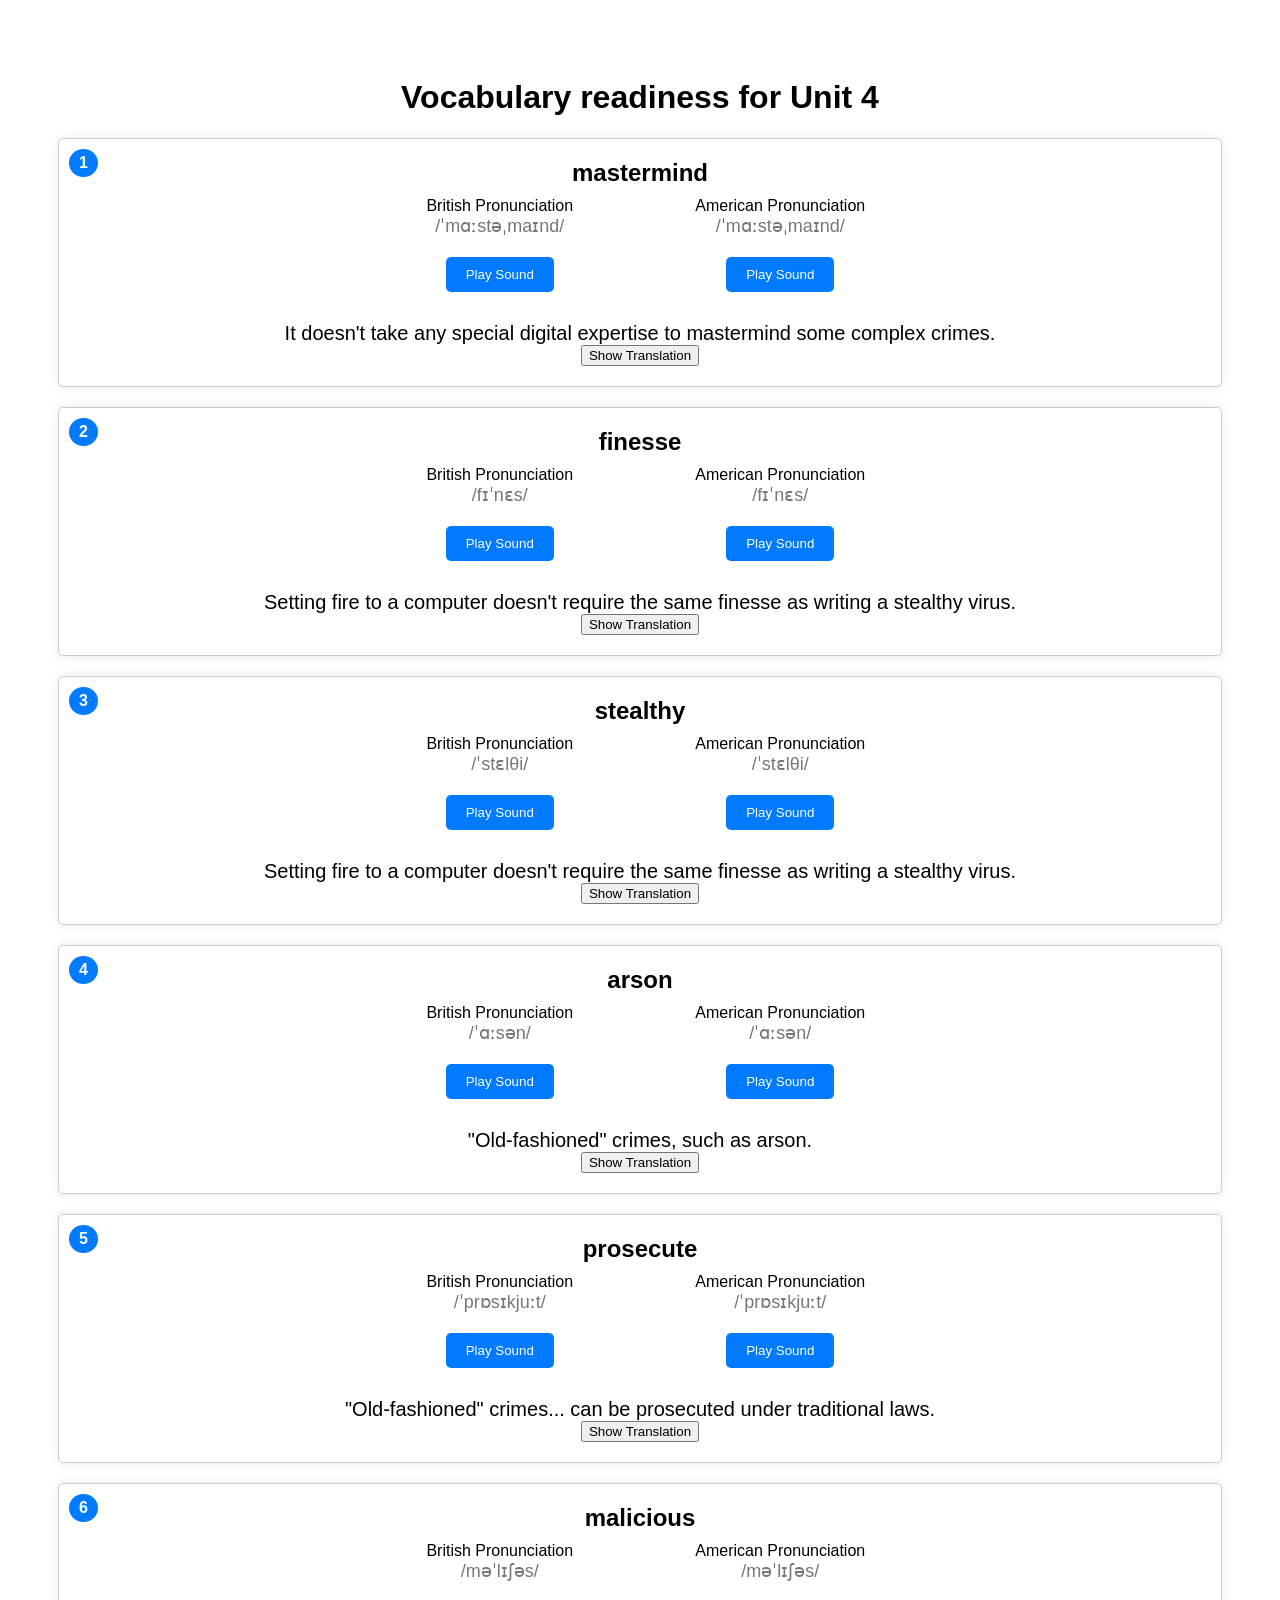
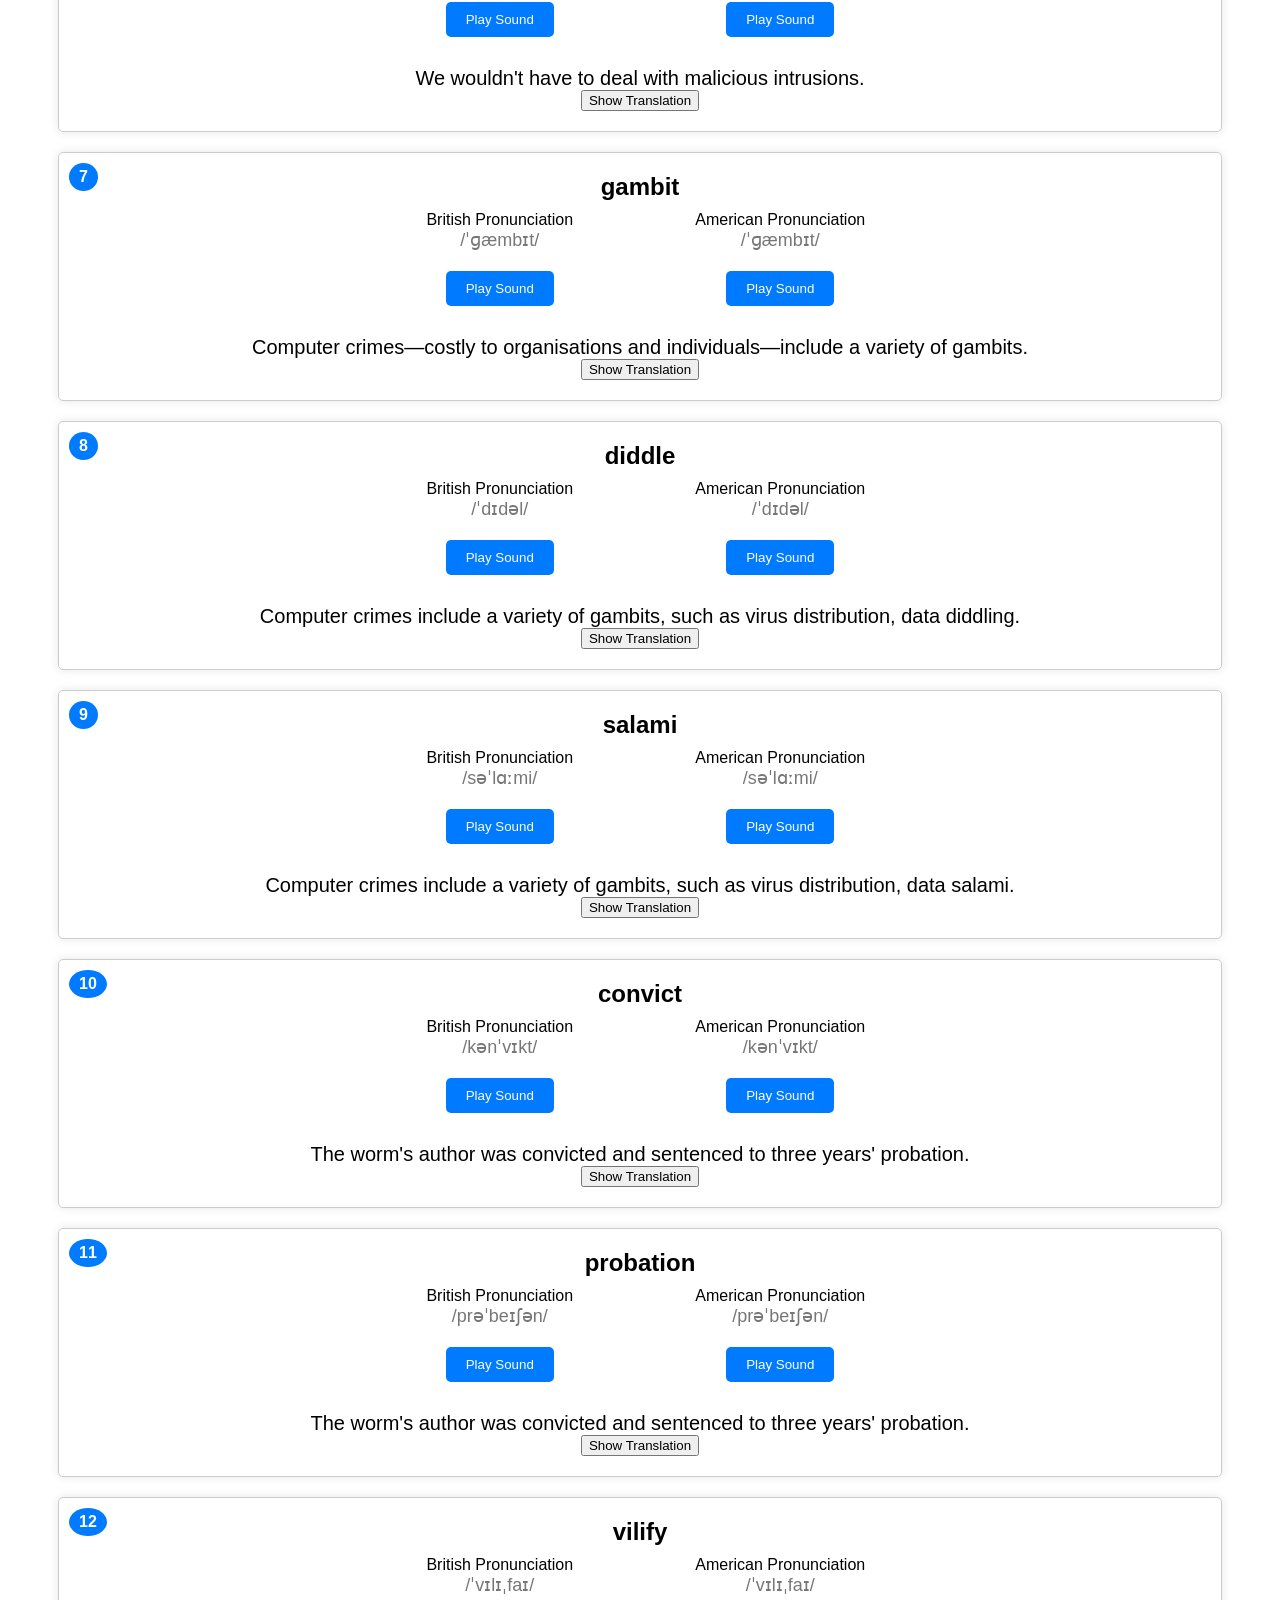
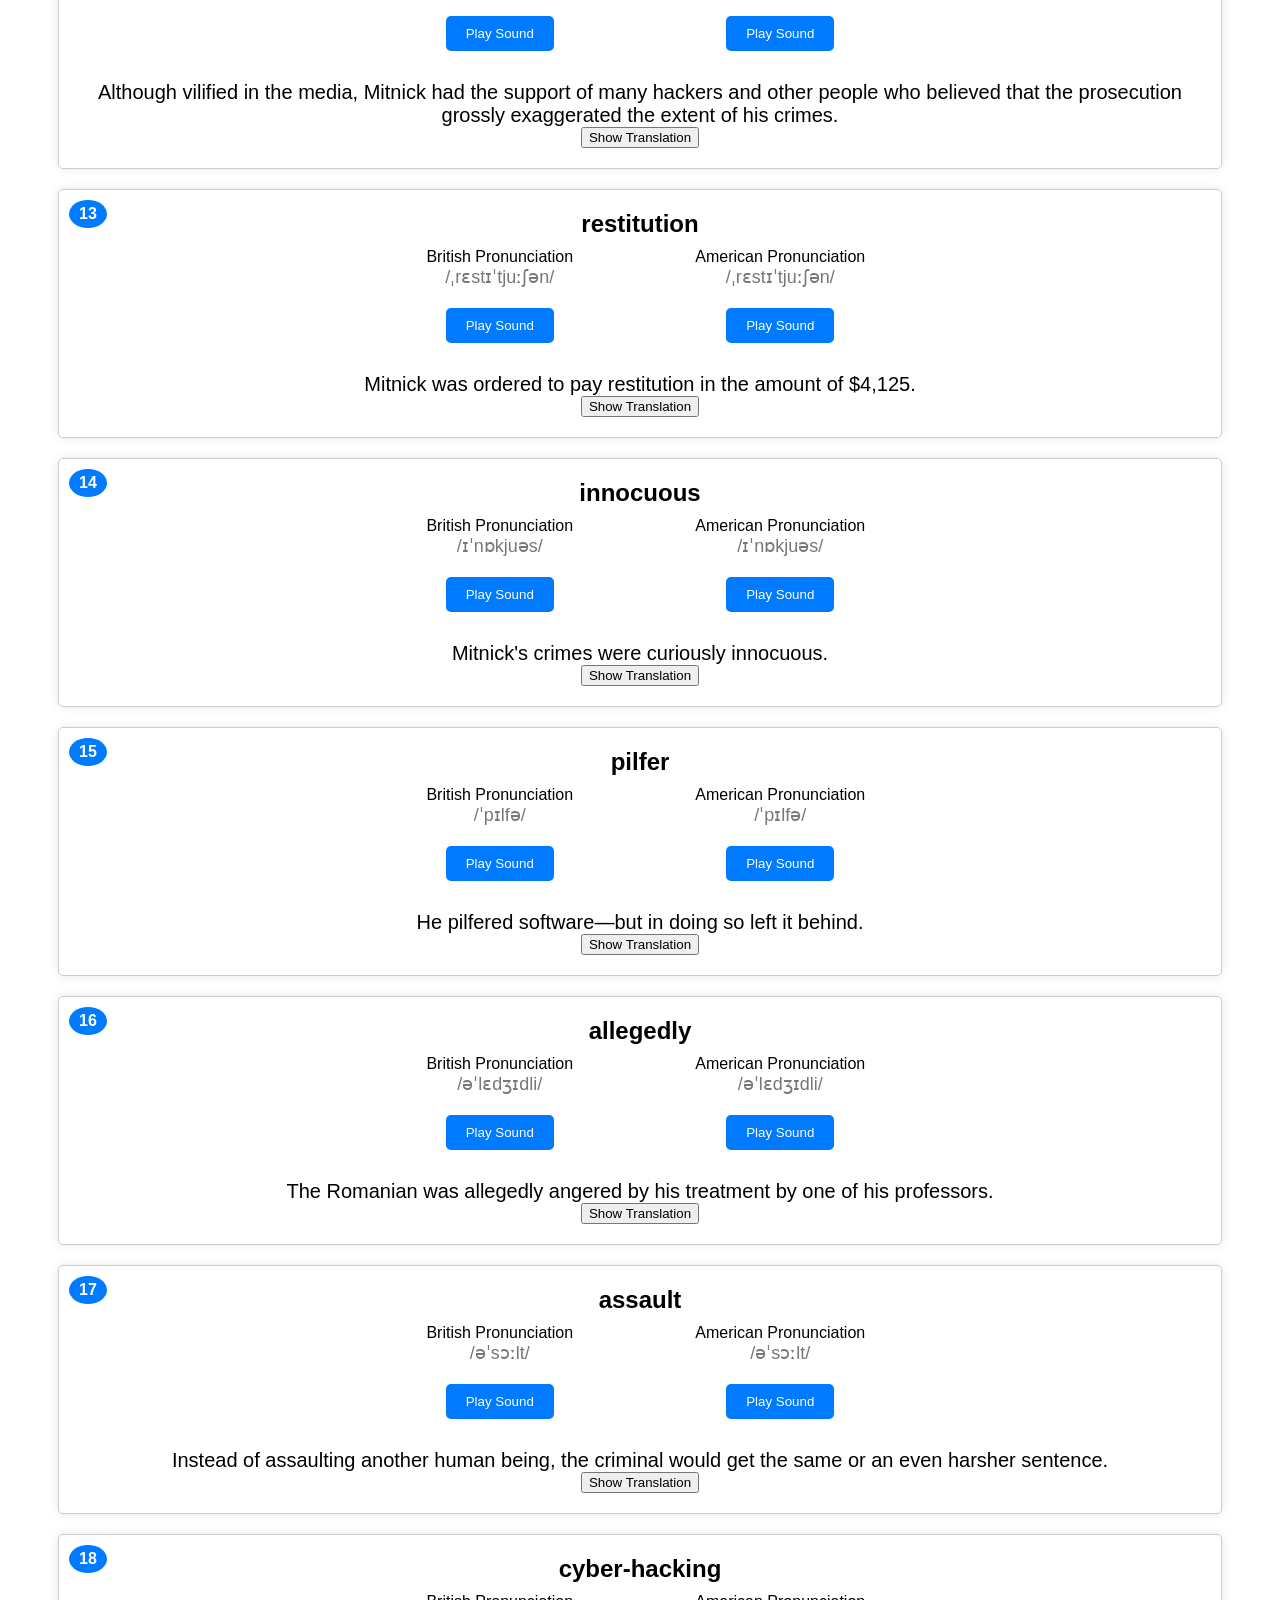
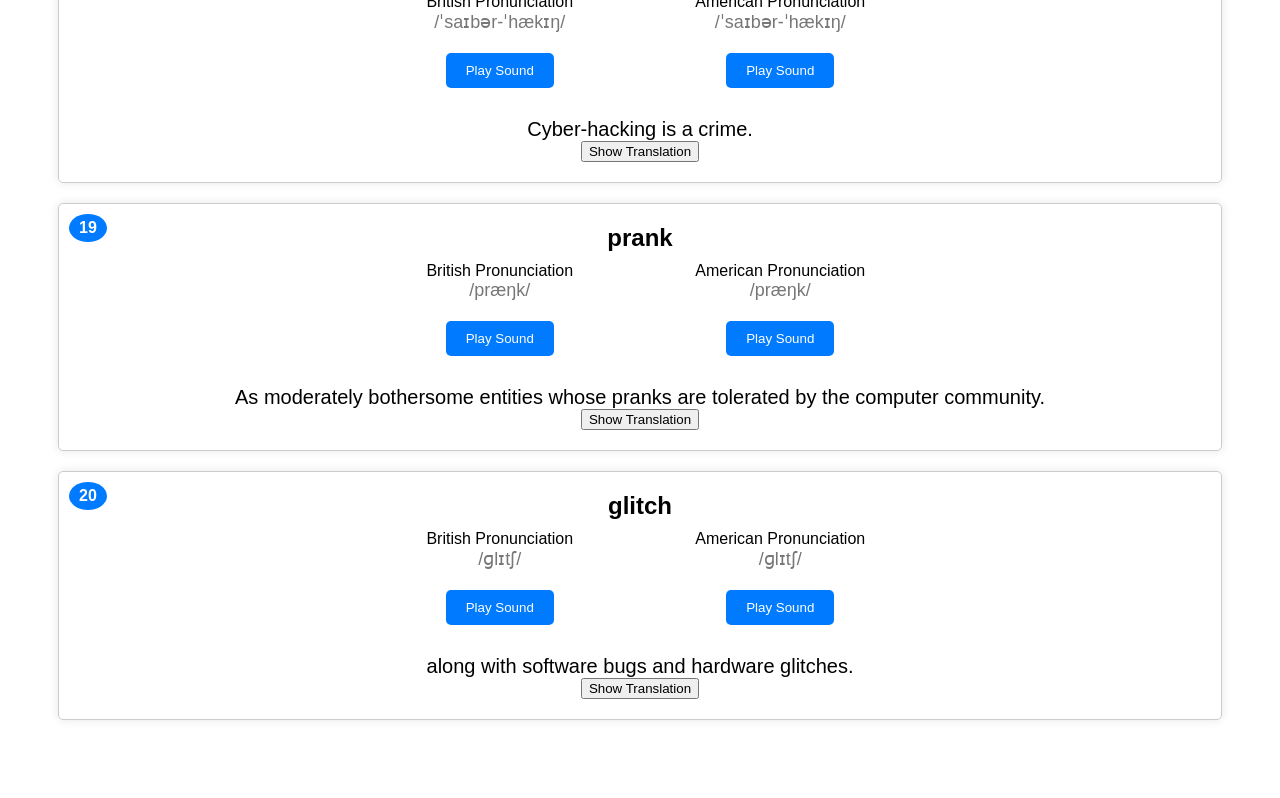
==== docs/index.html @ bc0a800a "add" ====
<!DOCTYPE html>

<html lang="en">
<head>
<meta charset="utf-8"/>
<meta content="width=device-width, initial-scale=1.0" name="viewport"/>
<title>Vocabulary readiness for Unit 4</title>
<link href="style.css" rel="stylesheet"/>
<style>
.hidden {
    display: none;
}
</style></head>
<body>
<h1>Vocabulary readiness for Unit 4</h1>
<div class="word-container">
<div class="word">mastermind</div>
<div class="pronunciation-container">
<div class="pronunciation-box">
<div class="pronunciation-label">British Pronunciation</div>
<div class="pronunciation">/ˈmɑːstəˌmaɪnd/</div>
<button class="play-button" onclick="playSound('audioBritish0')">Play Sound</button>
<audio id="audioBritish0" src="audio/mastermind_gb.mp3"></audio>
</div>
<div class="pronunciation-box">
<div class="pronunciation-label">American Pronunciation</div>
<div class="pronunciation">/ˈmɑːstəˌmaɪnd/</div>
<button class="play-button" onclick="playSound('audioAmerican0')">Play Sound</button>
<audio id="audioAmerican0" src="audio/mastermind_us.mp3"></audio>
</div>
</div>
<div class="sentence">It doesn't take any special digital expertise to mastermind some complex crimes.</div>
<button class="translation-button" onclick="toggleTranslation(this)">Show Translation</button><div class="translation hidden">策划</div></div>
<div class="word-container">
<div class="word">finesse</div>
<div class="pronunciation-container">
<div class="pronunciation-box">
<div class="pronunciation-label">British Pronunciation</div>
<div class="pronunciation">/fɪˈnɛs/</div>
<button class="play-button" onclick="playSound('audioBritish1')">Play Sound</button>
<audio id="audioBritish1" src="audio/finesse_gb.mp3"></audio>
</div>
<div class="pronunciation-box">
<div class="pronunciation-label">American Pronunciation</div>
<div class="pronunciation">/fɪˈnɛs/</div>
<button class="play-button" onclick="playSound('audioAmerican1')">Play Sound</button>
<audio id="audioAmerican1" src="audio/finesse_us.mp3"></audio>
</div>
</div>
<div class="sentence">Setting fire to a computer doesn't require the same finesse as writing a stealthy virus.</div>
<button class="translation-button" onclick="toggleTranslation(this)">Show Translation</button><div class="translation hidden">手段 / 策略</div></div>
<div class="word-container">
<div class="word">stealthy</div>
<div class="pronunciation-container">
<div class="pronunciation-box">
<div class="pronunciation-label">British Pronunciation</div>
<div class="pronunciation">/ˈstɛlθi/</div>
<button class="play-button" onclick="playSound('audioBritish2')">Play Sound</button>
<audio id="audioBritish2" src="audio/stealthy_gb.mp3"></audio>
</div>
<div class="pronunciation-box">
<div class="pronunciation-label">American Pronunciation</div>
<div class="pronunciation">/ˈstɛlθi/</div>
<button class="play-button" onclick="playSound('audioAmerican2')">Play Sound</button>
<audio id="audioAmerican2" src="audio/stealthy_us.mp3"></audio>
</div>
</div>
<div class="sentence">Setting fire to a computer doesn't require the same finesse as writing a stealthy virus.</div>
<button class="translation-button" onclick="toggleTranslation(this)">Show Translation</button><div class="translation hidden">秘密的 / 偷偷摸摸的</div></div>
<div class="word-container">
<div class="word">arson</div>
<div class="pronunciation-container">
<div class="pronunciation-box">
<div class="pronunciation-label">British Pronunciation</div>
<div class="pronunciation">/ˈɑːsən/</div>
<button class="play-button" onclick="playSound('audioBritish3')">Play Sound</button>
<audio id="audioBritish3" src="audio/arson_gb.mp3"></audio>
</div>
<div class="pronunciation-box">
<div class="pronunciation-label">American Pronunciation</div>
<div class="pronunciation">/ˈɑːsən/</div>
<button class="play-button" onclick="playSound('audioAmerican3')">Play Sound</button>
<audio id="audioAmerican3" src="audio/arson_us.mp3"></audio>
</div>
</div>
<div class="sentence">"Old-fashioned" crimes, such as arson.</div>
<button class="translation-button" onclick="toggleTranslation(this)">Show Translation</button><div class="translation hidden">纵火</div></div>
<div class="word-container">
<div class="word">prosecute</div>
<div class="pronunciation-container">
<div class="pronunciation-box">
<div class="pronunciation-label">British Pronunciation</div>
<div class="pronunciation">/ˈprɒsɪkjuːt/</div>
<button class="play-button" onclick="playSound('audioBritish4')">Play Sound</button>
<audio id="audioBritish4" src="audio/prosecute_gb.mp3"></audio>
</div>
<div class="pronunciation-box">
<div class="pronunciation-label">American Pronunciation</div>
<div class="pronunciation">/ˈprɒsɪkjuːt/</div>
<button class="play-button" onclick="playSound('audioAmerican4')">Play Sound</button>
<audio id="audioAmerican4" src="audio/prosecute_us.mp3"></audio>
</div>
</div>
<div class="sentence">"Old-fashioned" crimes... can be prosecuted under traditional laws.</div>
<button class="translation-button" onclick="toggleTranslation(this)">Show Translation</button><div class="translation hidden">起诉</div></div>
<div class="word-container">
<div class="word">malicious</div>
<div class="pronunciation-container">
<div class="pronunciation-box">
<div class="pronunciation-label">British Pronunciation</div>
<div class="pronunciation">/məˈlɪʃəs/</div>
<button class="play-button" onclick="playSound('audioBritish5')">Play Sound</button>
<audio id="audioBritish5" src="audio/malicious_gb.mp3"></audio>
</div>
<div class="pronunciation-box">
<div class="pronunciation-label">American Pronunciation</div>
<div class="pronunciation">/məˈlɪʃəs/</div>
<button class="play-button" onclick="playSound('audioAmerican5')">Play Sound</button>
<audio id="audioAmerican5" src="audio/malicious_us.mp3"></audio>
</div>
</div>
<div class="sentence">We wouldn't have to deal with malicious intrusions.</div>
<button class="translation-button" onclick="toggleTranslation(this)">Show Translation</button><div class="translation hidden">恶意的</div></div>
<div class="word-container">
<div class="word">gambit</div>
<div class="pronunciation-container">
<div class="pronunciation-box">
<div class="pronunciation-label">British Pronunciation</div>
<div class="pronunciation">/ˈɡæmbɪt/</div>
<button class="play-button" onclick="playSound('audioBritish6')">Play Sound</button>
<audio id="audioBritish6" src="audio/gambit_gb.mp3"></audio>
</div>
<div class="pronunciation-box">
<div class="pronunciation-label">American Pronunciation</div>
<div class="pronunciation">/ˈɡæmbɪt/</div>
<button class="play-button" onclick="playSound('audioAmerican6')">Play Sound</button>
<audio id="audioAmerican6" src="audio/gambit_us.mp3"></audio>
</div>
</div>
<div class="sentence">Computer crimes—costly to organisations and individuals—include a variety of gambits.</div>
<button class="translation-button" onclick="toggleTranslation(this)">Show Translation</button><div class="translation hidden">策略</div></div>
<div class="word-container">
<div class="word">diddle</div>
<div class="pronunciation-container">
<div class="pronunciation-box">
<div class="pronunciation-label">British Pronunciation</div>
<div class="pronunciation">/ˈdɪdəl/</div>
<button class="play-button" onclick="playSound('audioBritish7')">Play Sound</button>
<audio id="audioBritish7" src="audio/diddle_gb.mp3"></audio>
</div>
<div class="pronunciation-box">
<div class="pronunciation-label">American Pronunciation</div>
<div class="pronunciation">/ˈdɪdəl/</div>
<button class="play-button" onclick="playSound('audioAmerican7')">Play Sound</button>
<audio id="audioAmerican7" src="audio/diddle_us.mp3"></audio>
</div>
</div>
<div class="sentence">Computer crimes include a variety of gambits, such as virus distribution, data diddling.</div>
<button class="translation-button" onclick="toggleTranslation(this)">Show Translation</button><div class="translation hidden">欺骗</div></div>
<div class="word-container">
<div class="word">salami</div>
<div class="pronunciation-container">
<div class="pronunciation-box">
<div class="pronunciation-label">British Pronunciation</div>
<div class="pronunciation">/səˈlɑːmi/</div>
<button class="play-button" onclick="playSound('audioBritish8')">Play Sound</button>
<audio id="audioBritish8" src="audio/salami_gb.mp3"></audio>
</div>
<div class="pronunciation-box">
<div class="pronunciation-label">American Pronunciation</div>
<div class="pronunciation">/səˈlɑːmi/</div>
<button class="play-button" onclick="playSound('audioAmerican8')">Play Sound</button>
<audio id="audioAmerican8" src="audio/salami_us.mp3"></audio>
</div>
</div>
<div class="sentence">Computer crimes include a variety of gambits, such as virus distribution, data salami.</div>
<button class="translation-button" onclick="toggleTranslation(this)">Show Translation</button><div class="translation hidden">意大利腊肠 / 萨拉米策略</div></div>
<div class="word-container">
<div class="word">convict</div>
<div class="pronunciation-container">
<div class="pronunciation-box">
<div class="pronunciation-label">British Pronunciation</div>
<div class="pronunciation">/kənˈvɪkt/</div>
<button class="play-button" onclick="playSound('audioBritish9')">Play Sound</button>
<audio id="audioBritish9" src="audio/convict_gb.mp3"></audio>
</div>
<div class="pronunciation-box">
<div class="pronunciation-label">American Pronunciation</div>
<div class="pronunciation">/kənˈvɪkt/</div>
<button class="play-button" onclick="playSound('audioAmerican9')">Play Sound</button>
<audio id="audioAmerican9" src="audio/convict_us.mp3"></audio>
</div>
</div>
<div class="sentence">The worm's author was convicted and sentenced to three years' probation.</div>
<button class="translation-button" onclick="toggleTranslation(this)">Show Translation</button><div class="translation hidden">宣告…有罪</div></div>
<div class="word-container">
<div class="word">probation</div>
<div class="pronunciation-container">
<div class="pronunciation-box">
<div class="pronunciation-label">British Pronunciation</div>
<div class="pronunciation">/prəˈbeɪʃən/</div>
<button class="play-button" onclick="playSound('audioBritish10')">Play Sound</button>
<audio id="audioBritish10" src="audio/probation_gb.mp3"></audio>
</div>
<div class="pronunciation-box">
<div class="pronunciation-label">American Pronunciation</div>
<div class="pronunciation">/prəˈbeɪʃən/</div>
<button class="play-button" onclick="playSound('audioAmerican10')">Play Sound</button>
<audio id="audioAmerican10" src="audio/probation_us.mp3"></audio>
</div>
</div>
<div class="sentence">The worm's author was convicted and sentenced to three years' probation.</div>
<button class="translation-button" onclick="toggleTranslation(this)">Show Translation</button><div class="translation hidden">缓刑</div></div>
<div class="word-container">
<div class="word">vilify</div>
<div class="pronunciation-container">
<div class="pronunciation-box">
<div class="pronunciation-label">British Pronunciation</div>
<div class="pronunciation">/ˈvɪlɪˌfaɪ/</div>
<button class="play-button" onclick="playSound('audioBritish11')">Play Sound</button>
<audio id="audioBritish11" src="audio/vilify_gb.mp3"></audio>
</div>
<div class="pronunciation-box">
<div class="pronunciation-label">American Pronunciation</div>
<div class="pronunciation">/ˈvɪlɪˌfaɪ/</div>
<button class="play-button" onclick="playSound('audioAmerican11')">Play Sound</button>
<audio id="audioAmerican11" src="audio/vilify_us.mp3"></audio>
</div>
</div>
<div class="sentence">Although vilified in the media, Mitnick had the support of many hackers and other people who believed that the prosecution grossly exaggerated the extent of his crimes.</div>
<button class="translation-button" onclick="toggleTranslation(this)">Show Translation</button><div class="translation hidden">诽谤</div></div>
<div class="word-container">
<div class="word">restitution</div>
<div class="pronunciation-container">
<div class="pronunciation-box">
<div class="pronunciation-label">British Pronunciation</div>
<div class="pronunciation">/ˌrɛstɪˈtjuːʃən/</div>
<button class="play-button" onclick="playSound('audioBritish12')">Play Sound</button>
<audio id="audioBritish12" src="audio/restitution_gb.mp3"></audio>
</div>
<div class="pronunciation-box">
<div class="pronunciation-label">American Pronunciation</div>
<div class="pronunciation">/ˌrɛstɪˈtjuːʃən/</div>
<button class="play-button" onclick="playSound('audioAmerican12')">Play Sound</button>
<audio id="audioAmerican12" src="audio/restitution_us.mp3"></audio>
</div>
</div>
<div class="sentence">Mitnick was ordered to pay restitution in the amount of $4,125.</div>
<button class="translation-button" onclick="toggleTranslation(this)">Show Translation</button><div class="translation hidden">赔偿 / 归还</div></div>
<div class="word-container">
<div class="word">innocuous</div>
<div class="pronunciation-container">
<div class="pronunciation-box">
<div class="pronunciation-label">British Pronunciation</div>
<div class="pronunciation">/ɪˈnɒkjuəs/</div>
<button class="play-button" onclick="playSound('audioBritish13')">Play Sound</button>
<audio id="audioBritish13" src="audio/innocuous_gb.mp3"></audio>
</div>
<div class="pronunciation-box">
<div class="pronunciation-label">American Pronunciation</div>
<div class="pronunciation">/ɪˈnɒkjuəs/</div>
<button class="play-button" onclick="playSound('audioAmerican13')">Play Sound</button>
<audio id="audioAmerican13" src="audio/innocuous_us.mp3"></audio>
</div>
</div>
<div class="sentence">Mitnick's crimes were curiously innocuous.</div>
<button class="translation-button" onclick="toggleTranslation(this)">Show Translation</button><div class="translation hidden">无害的</div></div>
<div class="word-container">
<div class="word">pilfer</div>
<div class="pronunciation-container">
<div class="pronunciation-box">
<div class="pronunciation-label">British Pronunciation</div>
<div class="pronunciation">/ˈpɪlfə/</div>
<button class="play-button" onclick="playSound('audioBritish14')">Play Sound</button>
<audio id="audioBritish14" src="audio/pilfer_gb.mp3"></audio>
</div>
<div class="pronunciation-box">
<div class="pronunciation-label">American Pronunciation</div>
<div class="pronunciation">/ˈpɪlfə/</div>
<button class="play-button" onclick="playSound('audioAmerican14')">Play Sound</button>
<audio id="audioAmerican14" src="audio/pilfer_us.mp3"></audio>
</div>
</div>
<div class="sentence">He pilfered software—but in doing so left it behind.</div>
<button class="translation-button" onclick="toggleTranslation(this)">Show Translation</button><div class="translation hidden">偷窃</div></div>
<div class="word-container">
<div class="word">allegedly</div>
<div class="pronunciation-container">
<div class="pronunciation-box">
<div class="pronunciation-label">British Pronunciation</div>
<div class="pronunciation">/əˈlɛdʒɪdli/</div>
<button class="play-button" onclick="playSound('audioBritish15')">Play Sound</button>
<audio id="audioBritish15" src="audio/allegedly_gb.mp3"></audio>
</div>
<div class="pronunciation-box">
<div class="pronunciation-label">American Pronunciation</div>
<div class="pronunciation">/əˈlɛdʒɪdli/</div>
<button class="play-button" onclick="playSound('audioAmerican15')">Play Sound</button>
<audio id="audioAmerican15" src="audio/allegedly_us.mp3"></audio>
</div>
</div>
<div class="sentence">The Romanian was allegedly angered by his treatment by one of his professors.</div>
<button class="translation-button" onclick="toggleTranslation(this)">Show Translation</button><div class="translation hidden">据称</div></div>
<div class="word-container">
<div class="word">assault</div>
<div class="pronunciation-container">
<div class="pronunciation-box">
<div class="pronunciation-label">British Pronunciation</div>
<div class="pronunciation">/əˈsɔːlt/</div>
<button class="play-button" onclick="playSound('audioBritish16')">Play Sound</button>
<audio id="audioBritish16" src="audio/assault_gb.mp3"></audio>
</div>
<div class="pronunciation-box">
<div class="pronunciation-label">American Pronunciation</div>
<div class="pronunciation">/əˈsɔːlt/</div>
<button class="play-button" onclick="playSound('audioAmerican16')">Play Sound</button>
<audio id="audioAmerican16" src="audio/assault_us.mp3"></audio>
</div>
</div>
<div class="sentence">Instead of assaulting another human being, the criminal would get the same or an even harsher sentence.</div>
<button class="translation-button" onclick="toggleTranslation(this)">Show Translation</button><div class="translation hidden">攻击</div></div>
<div class="word-container">
<div class="word">cyber-hacking</div>
<div class="pronunciation-container">
<div class="pronunciation-box">
<div class="pronunciation-label">British Pronunciation</div>
<div class="pronunciation">/ˈsaɪbər-ˈhækɪŋ/</div>
<button class="play-button" onclick="playSound('audioBritish17')">Play Sound</button>
<audio id="audioBritish17" src="audio/cyber-hacking_gb.mp3"></audio>
</div>
<div class="pronunciation-box">
<div class="pronunciation-label">American Pronunciation</div>
<div class="pronunciation">/ˈsaɪbər-ˈhækɪŋ/</div>
<button class="play-button" onclick="playSound('audioAmerican17')">Play Sound</button>
<audio id="audioAmerican17" src="audio/cyber-hacking_us.mp3"></audio>
</div>
</div>
<div class="sentence">Cyber-hacking is a crime.</div>
<button class="translation-button" onclick="toggleTranslation(this)">Show Translation</button><div class="translation hidden">网络黑客攻击</div></div>
<div class="word-container">
<div class="word">prank</div>
<div class="pronunciation-container">
<div class="pronunciation-box">
<div class="pronunciation-label">British Pronunciation</div>
<div class="pronunciation">/præŋk/</div>
<button class="play-button" onclick="playSound('audioBritish18')">Play Sound</button>
<audio id="audioBritish18" src="audio/prank_gb.mp3"></audio>
</div>
<div class="pronunciation-box">
<div class="pronunciation-label">American Pronunciation</div>
<div class="pronunciation">/præŋk/</div>
<button class="play-button" onclick="playSound('audioAmerican18')">Play Sound</button>
<audio id="audioAmerican18" src="audio/prank_us.mp3"></audio>
</div>
</div>
<div class="sentence">As moderately bothersome entities whose pranks are tolerated by the computer community.</div>
<button class="translation-button" onclick="toggleTranslation(this)">Show Translation</button><div class="translation hidden">恶作剧</div></div>
<div class="word-container">
<div class="word">glitch</div>
<div class="pronunciation-container">
<div class="pronunciation-box">
<div class="pronunciation-label">British Pronunciation</div>
<div class="pronunciation">/ɡlɪtʃ/</div>
<button class="play-button" onclick="playSound('audioBritish19')">Play Sound</button>
<audio id="audioBritish19" src="audio/glitch_gb.mp3"></audio>
</div>
<div class="pronunciation-box">
<div class="pronunciation-label">American Pronunciation</div>
<div class="pronunciation">/ɡlɪtʃ/</div>
<button class="play-button" onclick="playSound('audioAmerican19')">Play Sound</button>
<audio id="audioAmerican19" src="audio/glitch_us.mp3"></audio>
</div>
</div>
<div class="sentence">along with software bugs and hardware glitches.</div>
<button class="translation-button" onclick="toggleTranslation(this)">Show Translation</button><div class="translation hidden">小故障</div></div>
<script>
    function playSound(audioId) {
        const audio = document.getElementById(audioId);
        audio.play();
    }
</script>
<script>
function toggleTranslation(button) {
    var translationDiv = button.nextElementSibling;
    if (translationDiv.classList.contains('hidden')) {
        translationDiv.classList.remove('hidden');
        button.innerText = "Hide Translation";
    } else {
        translationDiv.classList.add('hidden');
        button.innerText = "Show Translation";
    }
}
</script></body>
</html>
---- docs/style.css ----
body {
            font-family: Arial, sans-serif;
            padding: 50px;
            text-align: center;
            counter-reset: wordCounter; /* Initialize the counter here */
        }
        .word-container {
            position: relative; /* Added to position the number */
            border: 1px solid #ccc;
            padding: 20px;
            margin: 20px 0;
            border-radius: 5px;
            box-shadow: 0 0 10px rgba(0,0,0,0.1);
            display: flex;
            flex-direction: column;
            align-items: center;
        }
        .word-container::before {
            content: counter(wordCounter); /* Use CSS counter */
            counter-increment: wordCounter; /* Increment the counter */
            position: absolute;
            top: 10px;
            left: 10px;
            background-color: #007BFF;
            color: #FFF;
            padding: 5px 10px;
            border-radius: 50%;
            font-weight: bold;
        }
        .pronunciation-container {
            display: flex;
            justify-content: space-between;
            width: 50%;
        }
        .pronunciation-box {
            flex: 1;
            padding: 10px 5px;
            text-align: center;
        }
        .word {
            font-size: 24px;
            font-weight: bold;
        }
        .pronunciation {
            font-size: 18px;
            color: #777;
        }
        .sentence {
            font-size: 20px;
            margin-top: 20px;
        }
        .play-button {
            margin-top: 20px;
            padding: 10px 20px;
            border: none;
            border-radius: 5px;
            background-color: #007BFF;
            color: #FFF;
            cursor: pointer;
        }
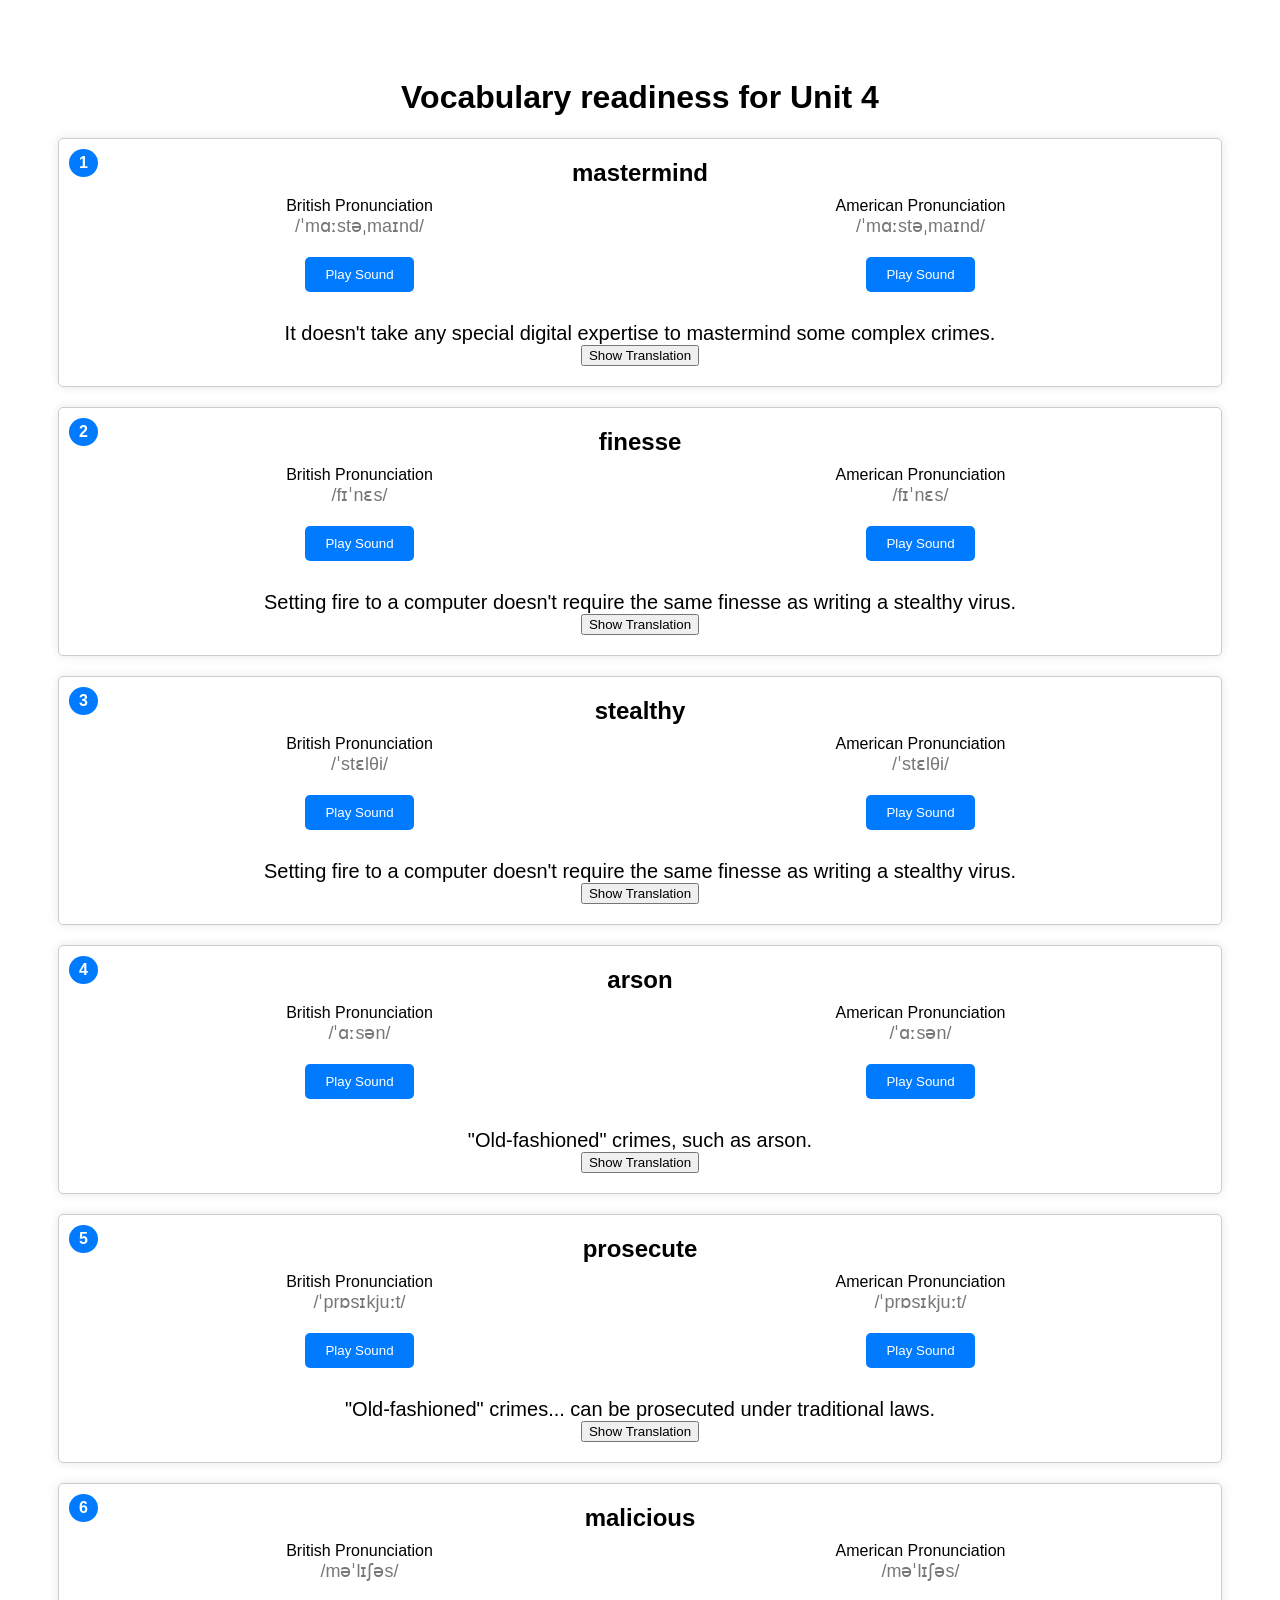
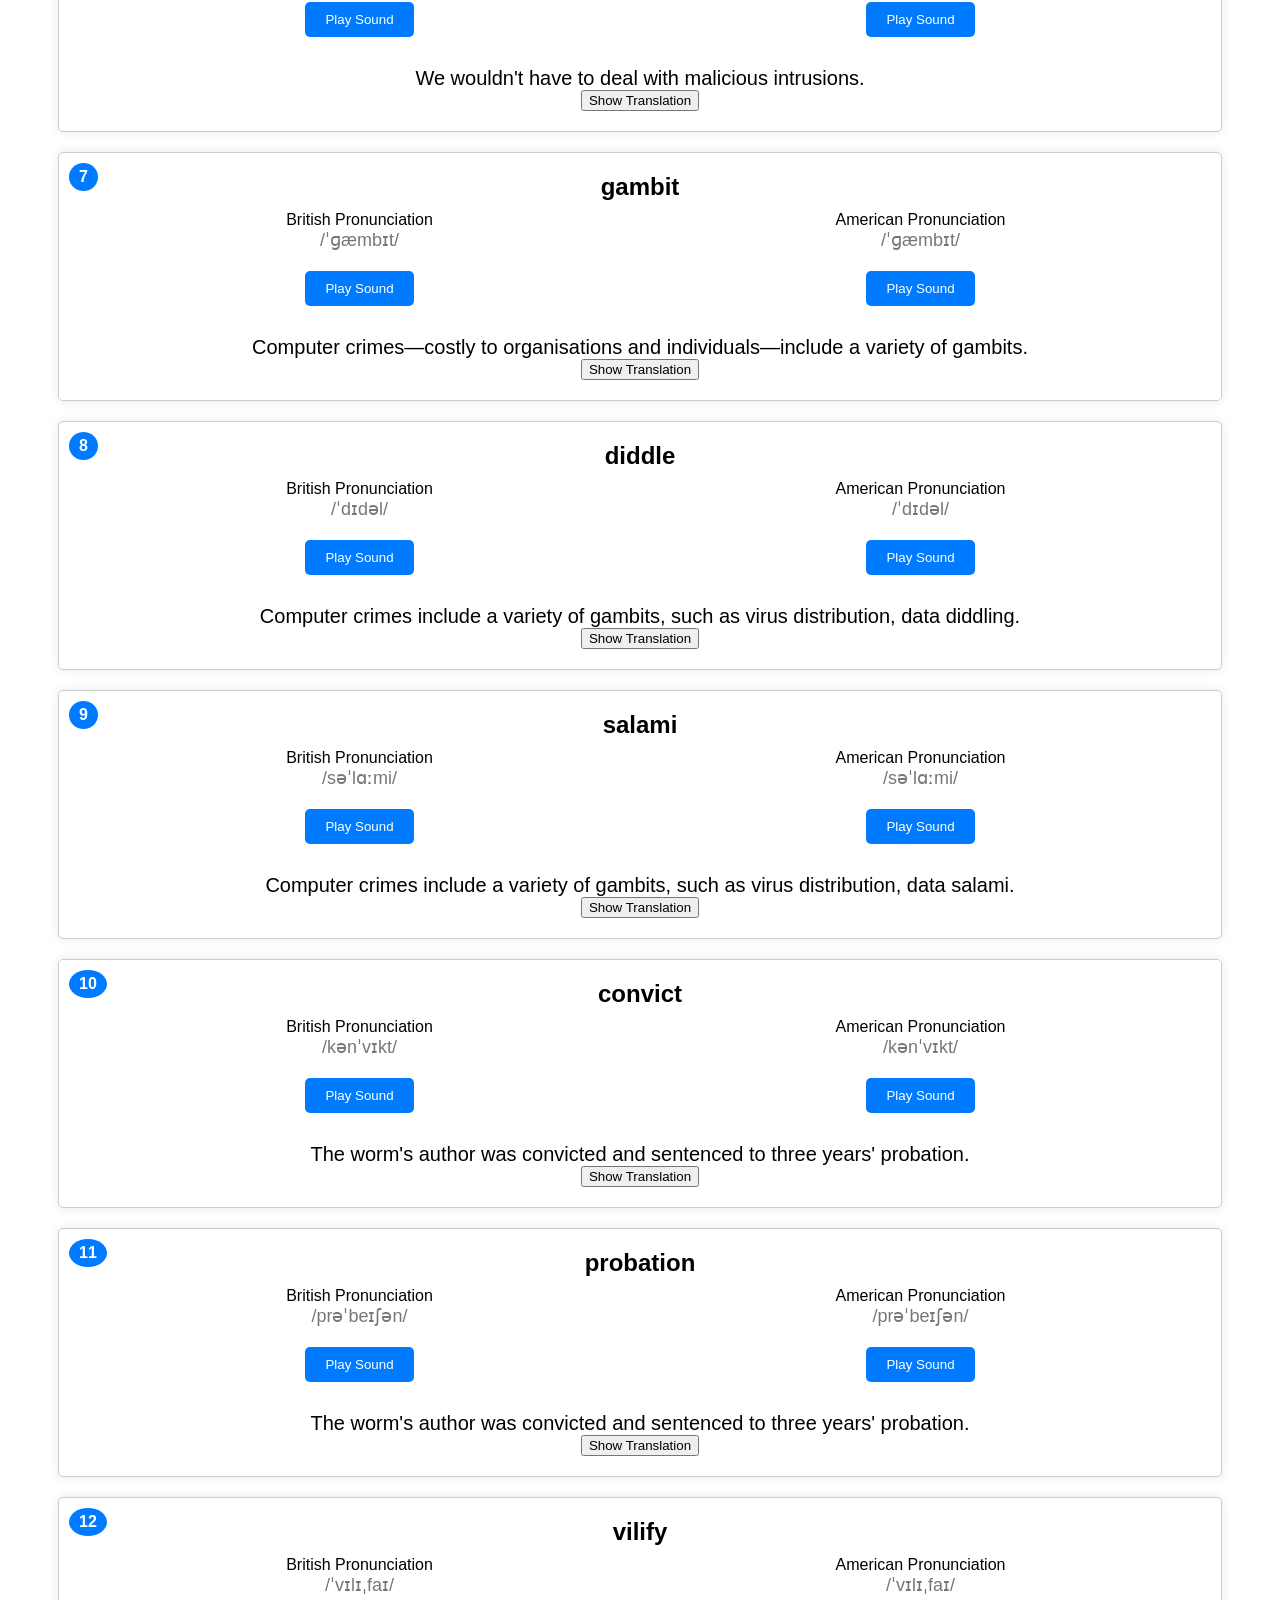
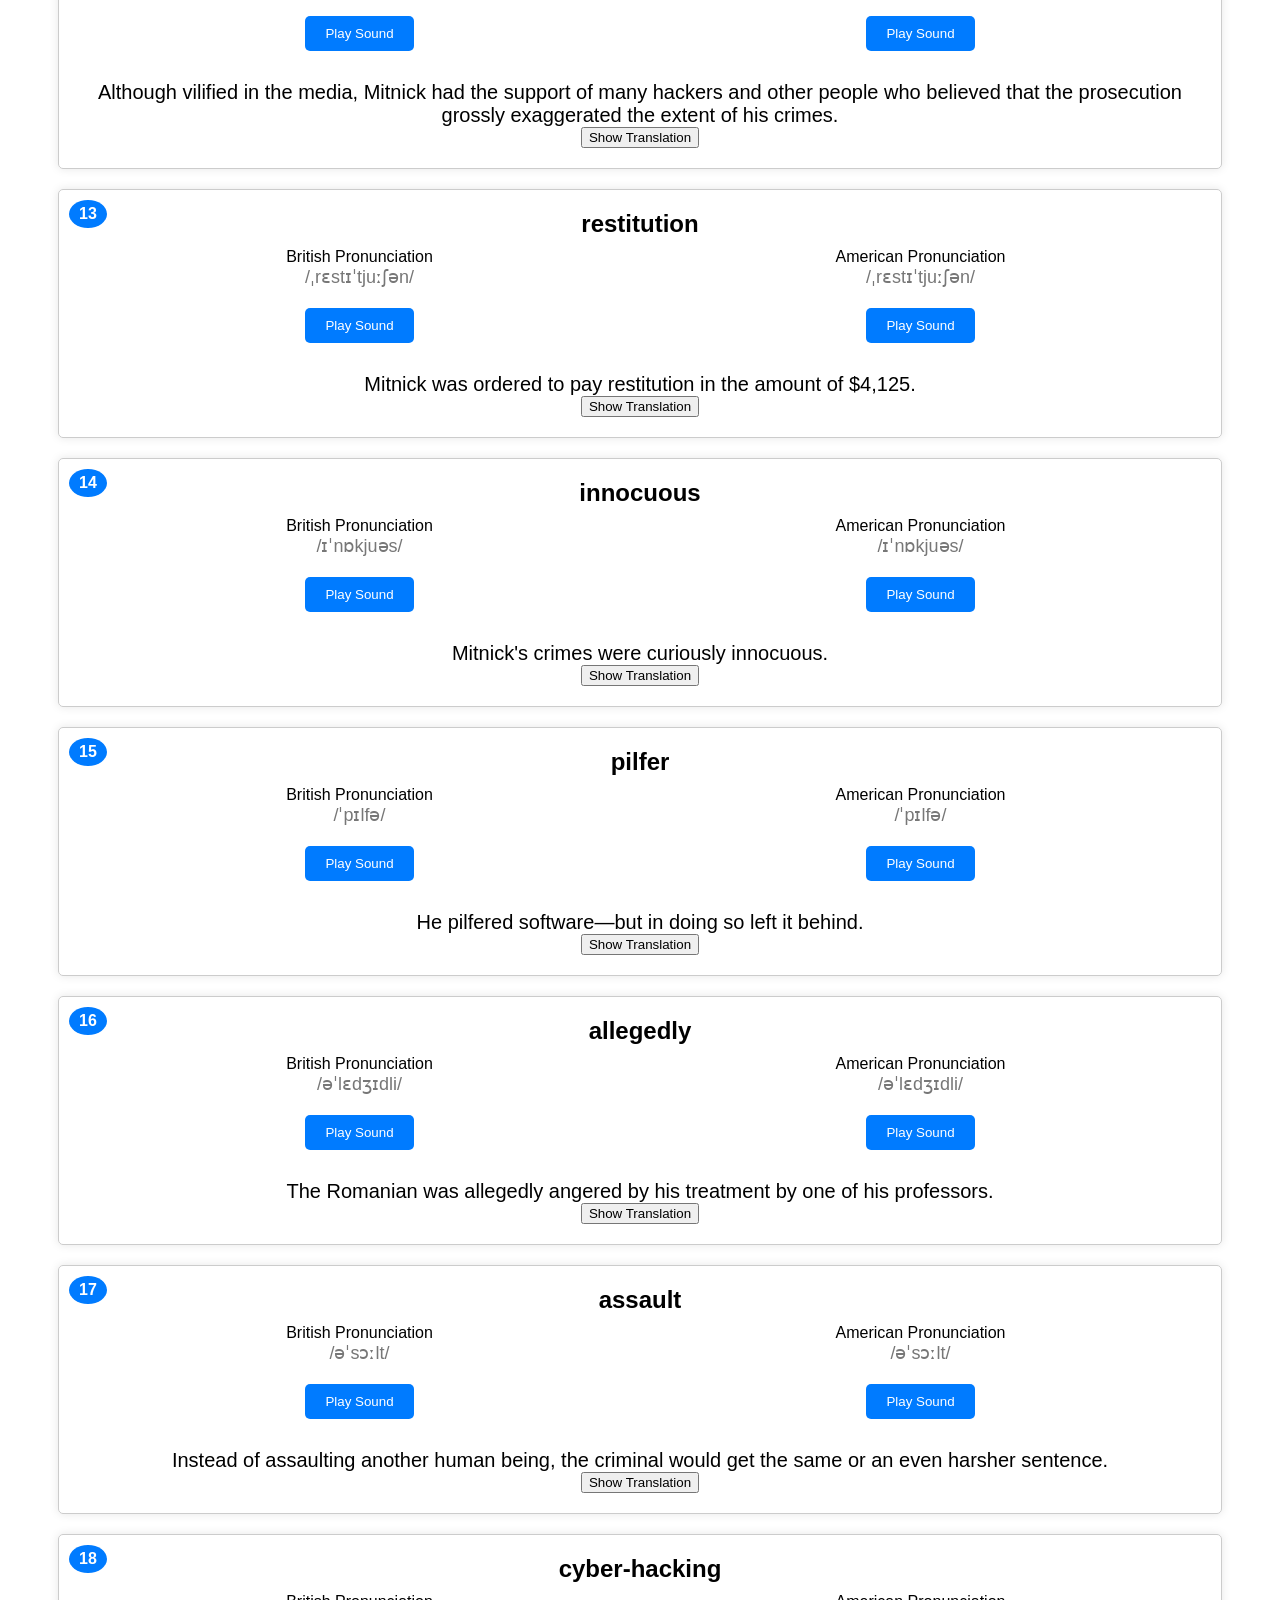
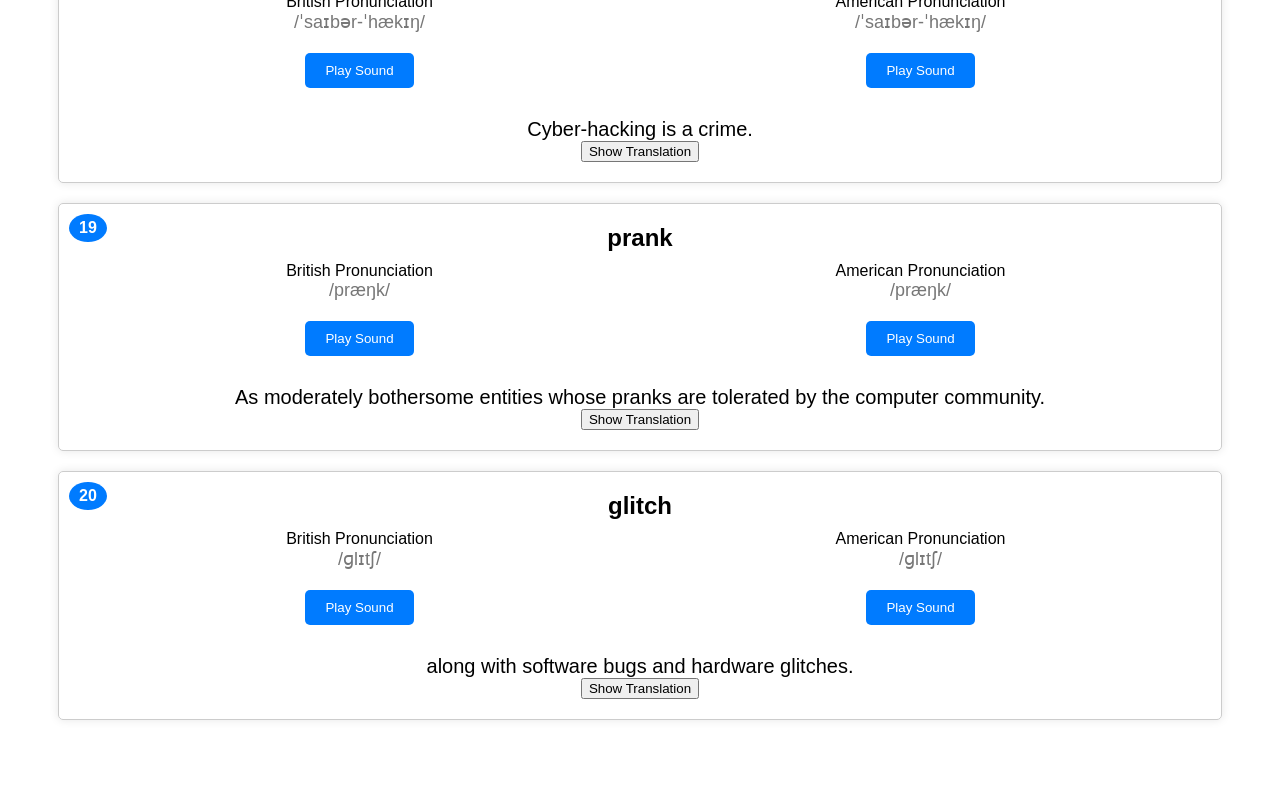
==== commit 9010c63a: "update translation" ====
--- a/docs/index.html
+++ b/docs/index.html
@@ -30,7 +30,7 @@
 </div>
 </div>
 <div class="sentence">It doesn't take any special digital expertise to mastermind some complex crimes.</div>
-<button class="translation-button" onclick="toggleTranslation(this)">Show Translation</button><div class="translation hidden">策划</div></div>
+<button class="translation-button" onclick="toggleTranslation(this)">Show Translation</button><div class="translation hidden">谋划</div></div>
 <div class="word-container">
 <div class="word">finesse</div>
 <div class="pronunciation-container">
@@ -228,7 +228,7 @@
 </div>
 </div>
 <div class="sentence">Although vilified in the media, Mitnick had the support of many hackers and other people who believed that the prosecution grossly exaggerated the extent of his crimes.</div>
-<button class="translation-button" onclick="toggleTranslation(this)">Show Translation</button><div class="translation hidden">诽谤</div></div>
+<button class="translation-button" onclick="toggleTranslation(this)">Show Translation</button><div class="translation hidden">诋毁 / 诟病</div></div>
 <div class="word-container">
 <div class="word">restitution</div>
 <div class="pronunciation-container">
@@ -282,7 +282,7 @@
 </div>
 </div>
 <div class="sentence">He pilfered software—but in doing so left it behind.</div>
-<button class="translation-button" onclick="toggleTranslation(this)">Show Translation</button><div class="translation hidden">偷窃</div></div>
+<button class="translation-button" onclick="toggleTranslation(this)">Show Translation</button><div class="translation hidden">小偷小摸</div></div>
 <div class="word-container">
 <div class="word">allegedly</div>
 <div class="pronunciation-container">
--- a/docs/style.css
+++ b/docs/style.css
@@ -31,7 +31,7 @@
         .pronunciation-container {
             display: flex;
             justify-content: space-between;
-            width: 50%;
+            width: 100%;
         }
         .pronunciation-box {
             flex: 1;
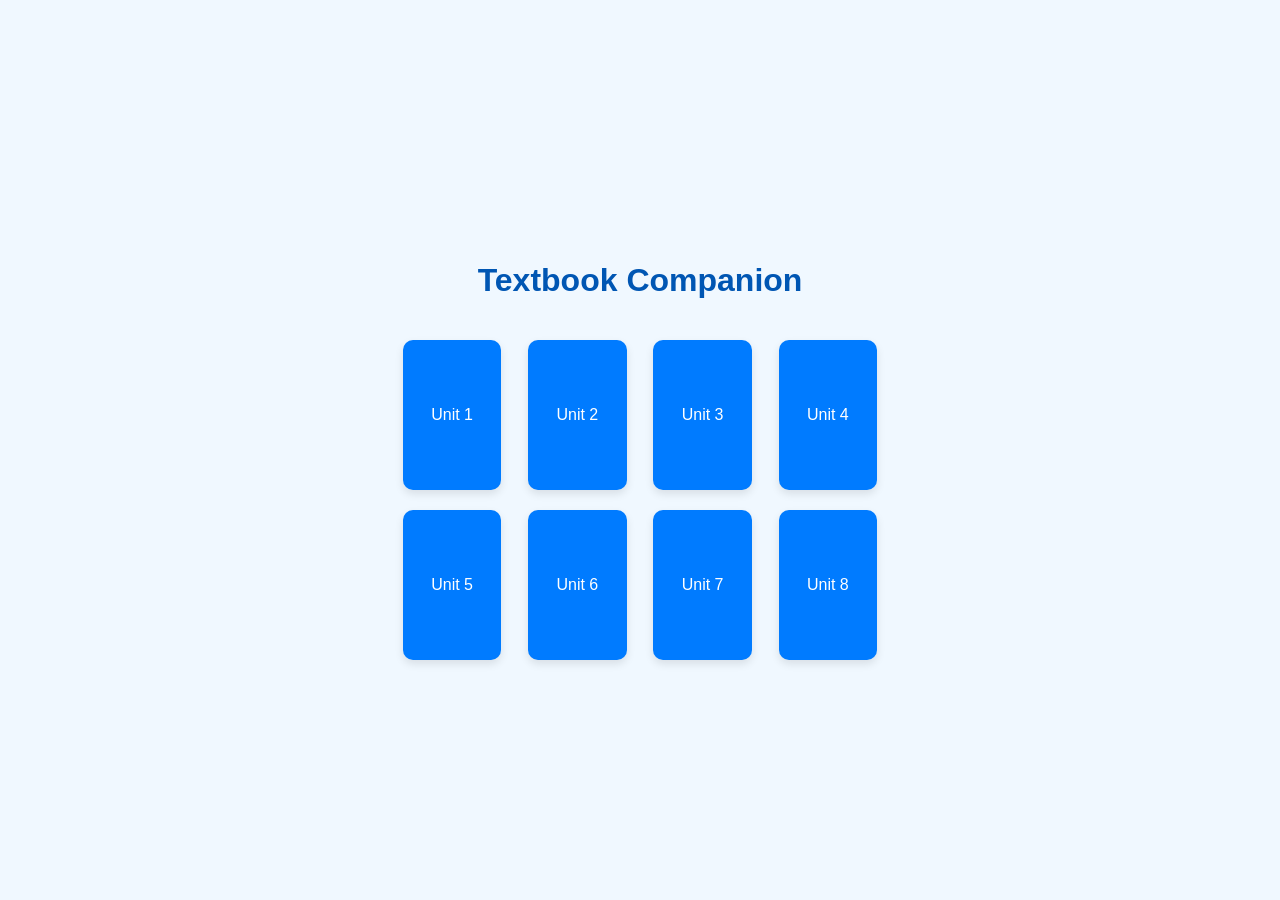
==== commit a3edafdb: "add unit5" ====
--- a/docs/index.html
+++ b/docs/index.html
@@ -1,394 +1,60 @@
 <!DOCTYPE html>
-
 <html lang="en">
 <head>
-<meta charset="utf-8"/>
-<meta content="width=device-width, initial-scale=1.0" name="viewport"/>
-<title>Vocabulary readiness for Unit 4</title>
-<link href="style.css" rel="stylesheet"/>
-<style>
-.hidden {
-    display: none;
-}
-</style></head>
+    <meta charset="UTF-8">
+    <meta name="viewport" content="width=device-width, initial-scale=1.0">
+    <title>Textbook Companion</title>
+    <style>
+        body {
+            font-family: Arial, sans-serif;
+            background-color: #f0f8ff; /* light blue background */
+            display: flex;
+            flex-direction: column;
+            align-items: center;
+            justify-content: center;
+            height: 100vh;
+            margin: 0;
+        }
+        h1 {
+            color: #0056b3; /* darker blue for the title */
+        }
+        .unit-container {
+            display: flex;
+            flex-wrap: wrap;
+            justify-content: space-between;
+            max-width: 660px; /* Adjusted width to fit 4 units */
+            gap: 20px;
+            margin-top: 20px;
+        }
+        .unit {
+            background-color: #007bff; /* blue color for the units */
+            color: white;
+            flex-basis: calc(25% - 20px); /* Adjust the width minus the gap */
+            height: 150px;
+            display: flex;
+            align-items: center;
+            justify-content: center;
+            text-decoration: none;
+            border-radius: 10px;
+            box-shadow: 0 4px 8px rgba(0, 0, 0, 0.1);
+            transition: transform 0.2s;
+        }
+        .unit:hover {
+            transform: scale(1.05);
+        }
+    </style>
+</head>
 <body>
-<h1>Vocabulary readiness for Unit 4</h1>
-<div class="word-container">
-<div class="word">mastermind</div>
-<div class="pronunciation-container">
-<div class="pronunciation-box">
-<div class="pronunciation-label">British Pronunciation</div>
-<div class="pronunciation">/ˈmɑːstəˌmaɪnd/</div>
-<button class="play-button" onclick="playSound('audioBritish0')">Play Sound</button>
-<audio id="audioBritish0" src="audio/mastermind_gb.mp3"></audio>
-</div>
-<div class="pronunciation-box">
-<div class="pronunciation-label">American Pronunciation</div>
-<div class="pronunciation">/ˈmɑːstəˌmaɪnd/</div>
-<button class="play-button" onclick="playSound('audioAmerican0')">Play Sound</button>
-<audio id="audioAmerican0" src="audio/mastermind_us.mp3"></audio>
-</div>
-</div>
-<div class="sentence">It doesn't take any special digital expertise to mastermind some complex crimes.</div>
-<button class="translation-button" onclick="toggleTranslation(this)">Show Translation</button><div class="translation hidden">谋划</div></div>
-<div class="word-container">
-<div class="word">finesse</div>
-<div class="pronunciation-container">
-<div class="pronunciation-box">
-<div class="pronunciation-label">British Pronunciation</div>
-<div class="pronunciation">/fɪˈnɛs/</div>
-<button class="play-button" onclick="playSound('audioBritish1')">Play Sound</button>
-<audio id="audioBritish1" src="audio/finesse_gb.mp3"></audio>
-</div>
-<div class="pronunciation-box">
-<div class="pronunciation-label">American Pronunciation</div>
-<div class="pronunciation">/fɪˈnɛs/</div>
-<button class="play-button" onclick="playSound('audioAmerican1')">Play Sound</button>
-<audio id="audioAmerican1" src="audio/finesse_us.mp3"></audio>
-</div>
-</div>
-<div class="sentence">Setting fire to a computer doesn't require the same finesse as writing a stealthy virus.</div>
-<button class="translation-button" onclick="toggleTranslation(this)">Show Translation</button><div class="translation hidden">手段 / 策略</div></div>
-<div class="word-container">
-<div class="word">stealthy</div>
-<div class="pronunciation-container">
-<div class="pronunciation-box">
-<div class="pronunciation-label">British Pronunciation</div>
-<div class="pronunciation">/ˈstɛlθi/</div>
-<button class="play-button" onclick="playSound('audioBritish2')">Play Sound</button>
-<audio id="audioBritish2" src="audio/stealthy_gb.mp3"></audio>
-</div>
-<div class="pronunciation-box">
-<div class="pronunciation-label">American Pronunciation</div>
-<div class="pronunciation">/ˈstɛlθi/</div>
-<button class="play-button" onclick="playSound('audioAmerican2')">Play Sound</button>
-<audio id="audioAmerican2" src="audio/stealthy_us.mp3"></audio>
-</div>
-</div>
-<div class="sentence">Setting fire to a computer doesn't require the same finesse as writing a stealthy virus.</div>
-<button class="translation-button" onclick="toggleTranslation(this)">Show Translation</button><div class="translation hidden">秘密的 / 偷偷摸摸的</div></div>
-<div class="word-container">
-<div class="word">arson</div>
-<div class="pronunciation-container">
-<div class="pronunciation-box">
-<div class="pronunciation-label">British Pronunciation</div>
-<div class="pronunciation">/ˈɑːsən/</div>
-<button class="play-button" onclick="playSound('audioBritish3')">Play Sound</button>
-<audio id="audioBritish3" src="audio/arson_gb.mp3"></audio>
-</div>
-<div class="pronunciation-box">
-<div class="pronunciation-label">American Pronunciation</div>
-<div class="pronunciation">/ˈɑːsən/</div>
-<button class="play-button" onclick="playSound('audioAmerican3')">Play Sound</button>
-<audio id="audioAmerican3" src="audio/arson_us.mp3"></audio>
-</div>
-</div>
-<div class="sentence">"Old-fashioned" crimes, such as arson.</div>
-<button class="translation-button" onclick="toggleTranslation(this)">Show Translation</button><div class="translation hidden">纵火</div></div>
-<div class="word-container">
-<div class="word">prosecute</div>
-<div class="pronunciation-container">
-<div class="pronunciation-box">
-<div class="pronunciation-label">British Pronunciation</div>
-<div class="pronunciation">/ˈprɒsɪkjuːt/</div>
-<button class="play-button" onclick="playSound('audioBritish4')">Play Sound</button>
-<audio id="audioBritish4" src="audio/prosecute_gb.mp3"></audio>
-</div>
-<div class="pronunciation-box">
-<div class="pronunciation-label">American Pronunciation</div>
-<div class="pronunciation">/ˈprɒsɪkjuːt/</div>
-<button class="play-button" onclick="playSound('audioAmerican4')">Play Sound</button>
-<audio id="audioAmerican4" src="audio/prosecute_us.mp3"></audio>
-</div>
-</div>
-<div class="sentence">"Old-fashioned" crimes... can be prosecuted under traditional laws.</div>
-<button class="translation-button" onclick="toggleTranslation(this)">Show Translation</button><div class="translation hidden">起诉</div></div>
-<div class="word-container">
-<div class="word">malicious</div>
-<div class="pronunciation-container">
-<div class="pronunciation-box">
-<div class="pronunciation-label">British Pronunciation</div>
-<div class="pronunciation">/məˈlɪʃəs/</div>
-<button class="play-button" onclick="playSound('audioBritish5')">Play Sound</button>
-<audio id="audioBritish5" src="audio/malicious_gb.mp3"></audio>
-</div>
-<div class="pronunciation-box">
-<div class="pronunciation-label">American Pronunciation</div>
-<div class="pronunciation">/məˈlɪʃəs/</div>
-<button class="play-button" onclick="playSound('audioAmerican5')">Play Sound</button>
-<audio id="audioAmerican5" src="audio/malicious_us.mp3"></audio>
-</div>
-</div>
-<div class="sentence">We wouldn't have to deal with malicious intrusions.</div>
-<button class="translation-button" onclick="toggleTranslation(this)">Show Translation</button><div class="translation hidden">恶意的</div></div>
-<div class="word-container">
-<div class="word">gambit</div>
-<div class="pronunciation-container">
-<div class="pronunciation-box">
-<div class="pronunciation-label">British Pronunciation</div>
-<div class="pronunciation">/ˈɡæmbɪt/</div>
-<button class="play-button" onclick="playSound('audioBritish6')">Play Sound</button>
-<audio id="audioBritish6" src="audio/gambit_gb.mp3"></audio>
-</div>
-<div class="pronunciation-box">
-<div class="pronunciation-label">American Pronunciation</div>
-<div class="pronunciation">/ˈɡæmbɪt/</div>
-<button class="play-button" onclick="playSound('audioAmerican6')">Play Sound</button>
-<audio id="audioAmerican6" src="audio/gambit_us.mp3"></audio>
-</div>
-</div>
-<div class="sentence">Computer crimes—costly to organisations and individuals—include a variety of gambits.</div>
-<button class="translation-button" onclick="toggleTranslation(this)">Show Translation</button><div class="translation hidden">策略</div></div>
-<div class="word-container">
-<div class="word">diddle</div>
-<div class="pronunciation-container">
-<div class="pronunciation-box">
-<div class="pronunciation-label">British Pronunciation</div>
-<div class="pronunciation">/ˈdɪdəl/</div>
-<button class="play-button" onclick="playSound('audioBritish7')">Play Sound</button>
-<audio id="audioBritish7" src="audio/diddle_gb.mp3"></audio>
-</div>
-<div class="pronunciation-box">
-<div class="pronunciation-label">American Pronunciation</div>
-<div class="pronunciation">/ˈdɪdəl/</div>
-<button class="play-button" onclick="playSound('audioAmerican7')">Play Sound</button>
-<audio id="audioAmerican7" src="audio/diddle_us.mp3"></audio>
-</div>
-</div>
-<div class="sentence">Computer crimes include a variety of gambits, such as virus distribution, data diddling.</div>
-<button class="translation-button" onclick="toggleTranslation(this)">Show Translation</button><div class="translation hidden">欺骗</div></div>
-<div class="word-container">
-<div class="word">salami</div>
-<div class="pronunciation-container">
-<div class="pronunciation-box">
-<div class="pronunciation-label">British Pronunciation</div>
-<div class="pronunciation">/səˈlɑːmi/</div>
-<button class="play-button" onclick="playSound('audioBritish8')">Play Sound</button>
-<audio id="audioBritish8" src="audio/salami_gb.mp3"></audio>
-</div>
-<div class="pronunciation-box">
-<div class="pronunciation-label">American Pronunciation</div>
-<div class="pronunciation">/səˈlɑːmi/</div>
-<button class="play-button" onclick="playSound('audioAmerican8')">Play Sound</button>
-<audio id="audioAmerican8" src="audio/salami_us.mp3"></audio>
-</div>
-</div>
-<div class="sentence">Computer crimes include a variety of gambits, such as virus distribution, data salami.</div>
-<button class="translation-button" onclick="toggleTranslation(this)">Show Translation</button><div class="translation hidden">意大利腊肠 / 萨拉米策略</div></div>
-<div class="word-container">
-<div class="word">convict</div>
-<div class="pronunciation-container">
-<div class="pronunciation-box">
-<div class="pronunciation-label">British Pronunciation</div>
-<div class="pronunciation">/kənˈvɪkt/</div>
-<button class="play-button" onclick="playSound('audioBritish9')">Play Sound</button>
-<audio id="audioBritish9" src="audio/convict_gb.mp3"></audio>
-</div>
-<div class="pronunciation-box">
-<div class="pronunciation-label">American Pronunciation</div>
-<div class="pronunciation">/kənˈvɪkt/</div>
-<button class="play-button" onclick="playSound('audioAmerican9')">Play Sound</button>
-<audio id="audioAmerican9" src="audio/convict_us.mp3"></audio>
-</div>
-</div>
-<div class="sentence">The worm's author was convicted and sentenced to three years' probation.</div>
-<button class="translation-button" onclick="toggleTranslation(this)">Show Translation</button><div class="translation hidden">宣告…有罪</div></div>
-<div class="word-container">
-<div class="word">probation</div>
-<div class="pronunciation-container">
-<div class="pronunciation-box">
-<div class="pronunciation-label">British Pronunciation</div>
-<div class="pronunciation">/prəˈbeɪʃən/</div>
-<button class="play-button" onclick="playSound('audioBritish10')">Play Sound</button>
-<audio id="audioBritish10" src="audio/probation_gb.mp3"></audio>
-</div>
-<div class="pronunciation-box">
-<div class="pronunciation-label">American Pronunciation</div>
-<div class="pronunciation">/prəˈbeɪʃən/</div>
-<button class="play-button" onclick="playSound('audioAmerican10')">Play Sound</button>
-<audio id="audioAmerican10" src="audio/probation_us.mp3"></audio>
-</div>
-</div>
-<div class="sentence">The worm's author was convicted and sentenced to three years' probation.</div>
-<button class="translation-button" onclick="toggleTranslation(this)">Show Translation</button><div class="translation hidden">缓刑</div></div>
-<div class="word-container">
-<div class="word">vilify</div>
-<div class="pronunciation-container">
-<div class="pronunciation-box">
-<div class="pronunciation-label">British Pronunciation</div>
-<div class="pronunciation">/ˈvɪlɪˌfaɪ/</div>
-<button class="play-button" onclick="playSound('audioBritish11')">Play Sound</button>
-<audio id="audioBritish11" src="audio/vilify_gb.mp3"></audio>
-</div>
-<div class="pronunciation-box">
-<div class="pronunciation-label">American Pronunciation</div>
-<div class="pronunciation">/ˈvɪlɪˌfaɪ/</div>
-<button class="play-button" onclick="playSound('audioAmerican11')">Play Sound</button>
-<audio id="audioAmerican11" src="audio/vilify_us.mp3"></audio>
-</div>
-</div>
-<div class="sentence">Although vilified in the media, Mitnick had the support of many hackers and other people who believed that the prosecution grossly exaggerated the extent of his crimes.</div>
-<button class="translation-button" onclick="toggleTranslation(this)">Show Translation</button><div class="translation hidden">诋毁 / 诟病</div></div>
-<div class="word-container">
-<div class="word">restitution</div>
-<div class="pronunciation-container">
-<div class="pronunciation-box">
-<div class="pronunciation-label">British Pronunciation</div>
-<div class="pronunciation">/ˌrɛstɪˈtjuːʃən/</div>
-<button class="play-button" onclick="playSound('audioBritish12')">Play Sound</button>
-<audio id="audioBritish12" src="audio/restitution_gb.mp3"></audio>
-</div>
-<div class="pronunciation-box">
-<div class="pronunciation-label">American Pronunciation</div>
-<div class="pronunciation">/ˌrɛstɪˈtjuːʃən/</div>
-<button class="play-button" onclick="playSound('audioAmerican12')">Play Sound</button>
-<audio id="audioAmerican12" src="audio/restitution_us.mp3"></audio>
-</div>
-</div>
-<div class="sentence">Mitnick was ordered to pay restitution in the amount of $4,125.</div>
-<button class="translation-button" onclick="toggleTranslation(this)">Show Translation</button><div class="translation hidden">赔偿 / 归还</div></div>
-<div class="word-container">
-<div class="word">innocuous</div>
-<div class="pronunciation-container">
-<div class="pronunciation-box">
-<div class="pronunciation-label">British Pronunciation</div>
-<div class="pronunciation">/ɪˈnɒkjuəs/</div>
-<button class="play-button" onclick="playSound('audioBritish13')">Play Sound</button>
-<audio id="audioBritish13" src="audio/innocuous_gb.mp3"></audio>
-</div>
-<div class="pronunciation-box">
-<div class="pronunciation-label">American Pronunciation</div>
-<div class="pronunciation">/ɪˈnɒkjuəs/</div>
-<button class="play-button" onclick="playSound('audioAmerican13')">Play Sound</button>
-<audio id="audioAmerican13" src="audio/innocuous_us.mp3"></audio>
-</div>
-</div>
-<div class="sentence">Mitnick's crimes were curiously innocuous.</div>
-<button class="translation-button" onclick="toggleTranslation(this)">Show Translation</button><div class="translation hidden">无害的</div></div>
-<div class="word-container">
-<div class="word">pilfer</div>
-<div class="pronunciation-container">
-<div class="pronunciation-box">
-<div class="pronunciation-label">British Pronunciation</div>
-<div class="pronunciation">/ˈpɪlfə/</div>
-<button class="play-button" onclick="playSound('audioBritish14')">Play Sound</button>
-<audio id="audioBritish14" src="audio/pilfer_gb.mp3"></audio>
-</div>
-<div class="pronunciation-box">
-<div class="pronunciation-label">American Pronunciation</div>
-<div class="pronunciation">/ˈpɪlfə/</div>
-<button class="play-button" onclick="playSound('audioAmerican14')">Play Sound</button>
-<audio id="audioAmerican14" src="audio/pilfer_us.mp3"></audio>
-</div>
-</div>
-<div class="sentence">He pilfered software—but in doing so left it behind.</div>
-<button class="translation-button" onclick="toggleTranslation(this)">Show Translation</button><div class="translation hidden">小偷小摸</div></div>
-<div class="word-container">
-<div class="word">allegedly</div>
-<div class="pronunciation-container">
-<div class="pronunciation-box">
-<div class="pronunciation-label">British Pronunciation</div>
-<div class="pronunciation">/əˈlɛdʒɪdli/</div>
-<button class="play-button" onclick="playSound('audioBritish15')">Play Sound</button>
-<audio id="audioBritish15" src="audio/allegedly_gb.mp3"></audio>
-</div>
-<div class="pronunciation-box">
-<div class="pronunciation-label">American Pronunciation</div>
-<div class="pronunciation">/əˈlɛdʒɪdli/</div>
-<button class="play-button" onclick="playSound('audioAmerican15')">Play Sound</button>
-<audio id="audioAmerican15" src="audio/allegedly_us.mp3"></audio>
-</div>
-</div>
-<div class="sentence">The Romanian was allegedly angered by his treatment by one of his professors.</div>
-<button class="translation-button" onclick="toggleTranslation(this)">Show Translation</button><div class="translation hidden">据称</div></div>
-<div class="word-container">
-<div class="word">assault</div>
-<div class="pronunciation-container">
-<div class="pronunciation-box">
-<div class="pronunciation-label">British Pronunciation</div>
-<div class="pronunciation">/əˈsɔːlt/</div>
-<button class="play-button" onclick="playSound('audioBritish16')">Play Sound</button>
-<audio id="audioBritish16" src="audio/assault_gb.mp3"></audio>
-</div>
-<div class="pronunciation-box">
-<div class="pronunciation-label">American Pronunciation</div>
-<div class="pronunciation">/əˈsɔːlt/</div>
-<button class="play-button" onclick="playSound('audioAmerican16')">Play Sound</button>
-<audio id="audioAmerican16" src="audio/assault_us.mp3"></audio>
-</div>
-</div>
-<div class="sentence">Instead of assaulting another human being, the criminal would get the same or an even harsher sentence.</div>
-<button class="translation-button" onclick="toggleTranslation(this)">Show Translation</button><div class="translation hidden">攻击</div></div>
-<div class="word-container">
-<div class="word">cyber-hacking</div>
-<div class="pronunciation-container">
-<div class="pronunciation-box">
-<div class="pronunciation-label">British Pronunciation</div>
-<div class="pronunciation">/ˈsaɪbər-ˈhækɪŋ/</div>
-<button class="play-button" onclick="playSound('audioBritish17')">Play Sound</button>
-<audio id="audioBritish17" src="audio/cyber-hacking_gb.mp3"></audio>
-</div>
-<div class="pronunciation-box">
-<div class="pronunciation-label">American Pronunciation</div>
-<div class="pronunciation">/ˈsaɪbər-ˈhækɪŋ/</div>
-<button class="play-button" onclick="playSound('audioAmerican17')">Play Sound</button>
-<audio id="audioAmerican17" src="audio/cyber-hacking_us.mp3"></audio>
-</div>
-</div>
-<div class="sentence">Cyber-hacking is a crime.</div>
-<button class="translation-button" onclick="toggleTranslation(this)">Show Translation</button><div class="translation hidden">网络黑客攻击</div></div>
-<div class="word-container">
-<div class="word">prank</div>
-<div class="pronunciation-container">
-<div class="pronunciation-box">
-<div class="pronunciation-label">British Pronunciation</div>
-<div class="pronunciation">/præŋk/</div>
-<button class="play-button" onclick="playSound('audioBritish18')">Play Sound</button>
-<audio id="audioBritish18" src="audio/prank_gb.mp3"></audio>
-</div>
-<div class="pronunciation-box">
-<div class="pronunciation-label">American Pronunciation</div>
-<div class="pronunciation">/præŋk/</div>
-<button class="play-button" onclick="playSound('audioAmerican18')">Play Sound</button>
-<audio id="audioAmerican18" src="audio/prank_us.mp3"></audio>
-</div>
-</div>
-<div class="sentence">As moderately bothersome entities whose pranks are tolerated by the computer community.</div>
-<button class="translation-button" onclick="toggleTranslation(this)">Show Translation</button><div class="translation hidden">恶作剧</div></div>
-<div class="word-container">
-<div class="word">glitch</div>
-<div class="pronunciation-container">
-<div class="pronunciation-box">
-<div class="pronunciation-label">British Pronunciation</div>
-<div class="pronunciation">/ɡlɪtʃ/</div>
-<button class="play-button" onclick="playSound('audioBritish19')">Play Sound</button>
-<audio id="audioBritish19" src="audio/glitch_gb.mp3"></audio>
-</div>
-<div class="pronunciation-box">
-<div class="pronunciation-label">American Pronunciation</div>
-<div class="pronunciation">/ɡlɪtʃ/</div>
-<button class="play-button" onclick="playSound('audioAmerican19')">Play Sound</button>
-<audio id="audioAmerican19" src="audio/glitch_us.mp3"></audio>
-</div>
-</div>
-<div class="sentence">along with software bugs and hardware glitches.</div>
-<button class="translation-button" onclick="toggleTranslation(this)">Show Translation</button><div class="translation hidden">小故障</div></div>
-<script>
-    function playSound(audioId) {
-        const audio = document.getElementById(audioId);
-        audio.play();
-    }
-</script>
-<script>
-function toggleTranslation(button) {
-    var translationDiv = button.nextElementSibling;
-    if (translationDiv.classList.contains('hidden')) {
-        translationDiv.classList.remove('hidden');
-        button.innerText = "Hide Translation";
-    } else {
-        translationDiv.classList.add('hidden');
-        button.innerText = "Show Translation";
-    }
-}
-</script></body>
+    <h1>Textbook Companion</h1>
+    <div class="unit-container">
+        <a href="UNIT1/unit1.html" class="unit">Unit 1</a>
+        <a href="UNIT2/unit2.html" class="unit">Unit 2</a>
+        <a href="UNIT3/unit3.html" class="unit">Unit 3</a>
+        <a href="UNIT4/unit4.html" class="unit">Unit 4</a>
+        <a href="UNIT5/unit5.html" class="unit">Unit 5</a>
+        <a href="UNIT6/unit6.html" class="unit">Unit 6</a>
+        <a href="UNIT7/unit7.html" class="unit">Unit 7</a>
+        <a href="UNIT8/unit8.html" class="unit">Unit 8</a>
+    </div>
+</body>
 </html>
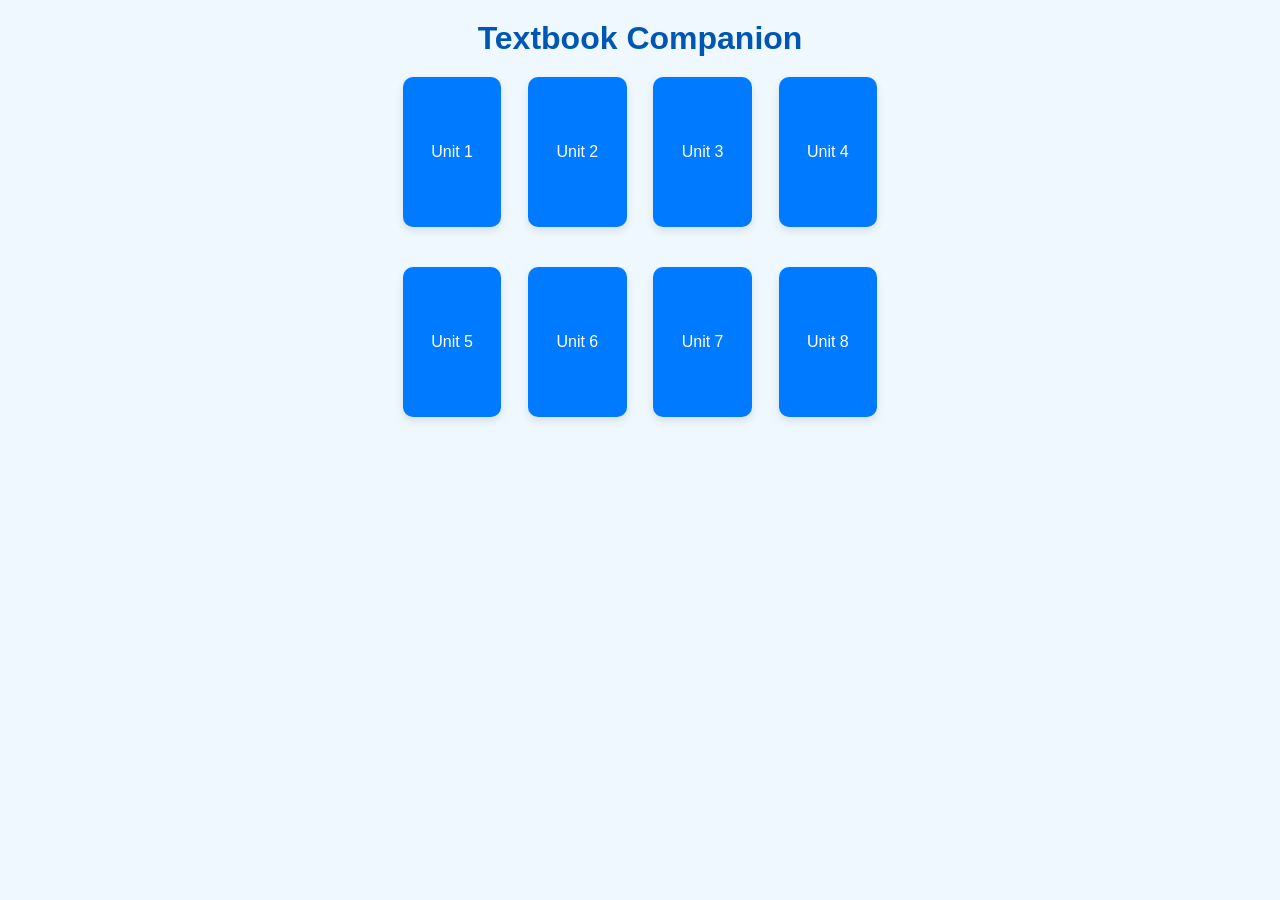
==== commit 591c4e6e: "update index" ====
--- a/docs/index.html
+++ b/docs/index.html
@@ -3,33 +3,34 @@
 <head>
     <meta charset="UTF-8">
     <meta name="viewport" content="width=device-width, initial-scale=1.0">
-    <title>Textbook Companion</title>
+    <title>Graduate English Textbook Companion</title>
     <style>
         body {
             font-family: Arial, sans-serif;
             background-color: #f0f8ff; /* light blue background */
+            margin: 0;
+            padding: 0;
             display: flex;
             flex-direction: column;
             align-items: center;
             justify-content: center;
-            height: 100vh;
-            margin: 0;
         }
         h1 {
             color: #0056b3; /* darker blue for the title */
+            text-align: center;
+            margin: 20px 0;
         }
         .unit-container {
             display: flex;
             flex-wrap: wrap;
-            justify-content: space-between;
-            max-width: 660px; /* Adjusted width to fit 4 units */
+            justify-content: center;
             gap: 20px;
-            margin-top: 20px;
+            padding: 0 10px;
         }
         .unit {
             background-color: #007bff; /* blue color for the units */
             color: white;
-            flex-basis: calc(25% - 20px); /* Adjust the width minus the gap */
+            flex-basis: calc(50% - 20px); /* Adjust the width minus the gap for mobile */
             height: 150px;
             display: flex;
             align-items: center;
@@ -38,9 +39,19 @@
             border-radius: 10px;
             box-shadow: 0 4px 8px rgba(0, 0, 0, 0.1);
             transition: transform 0.2s;
+            margin-bottom: 20px; /* For older browsers that do not support gap */
         }
         .unit:hover {
             transform: scale(1.05);
+        }
+        @media (min-width: 768px) {
+            .unit-container {
+                justify-content: space-between;
+                max-width: 660px;
+            }
+            .unit {
+                flex-basis: calc(25% - 20px); /* Adjust the width for desktop */
+            }
         }
     </style>
 </head>
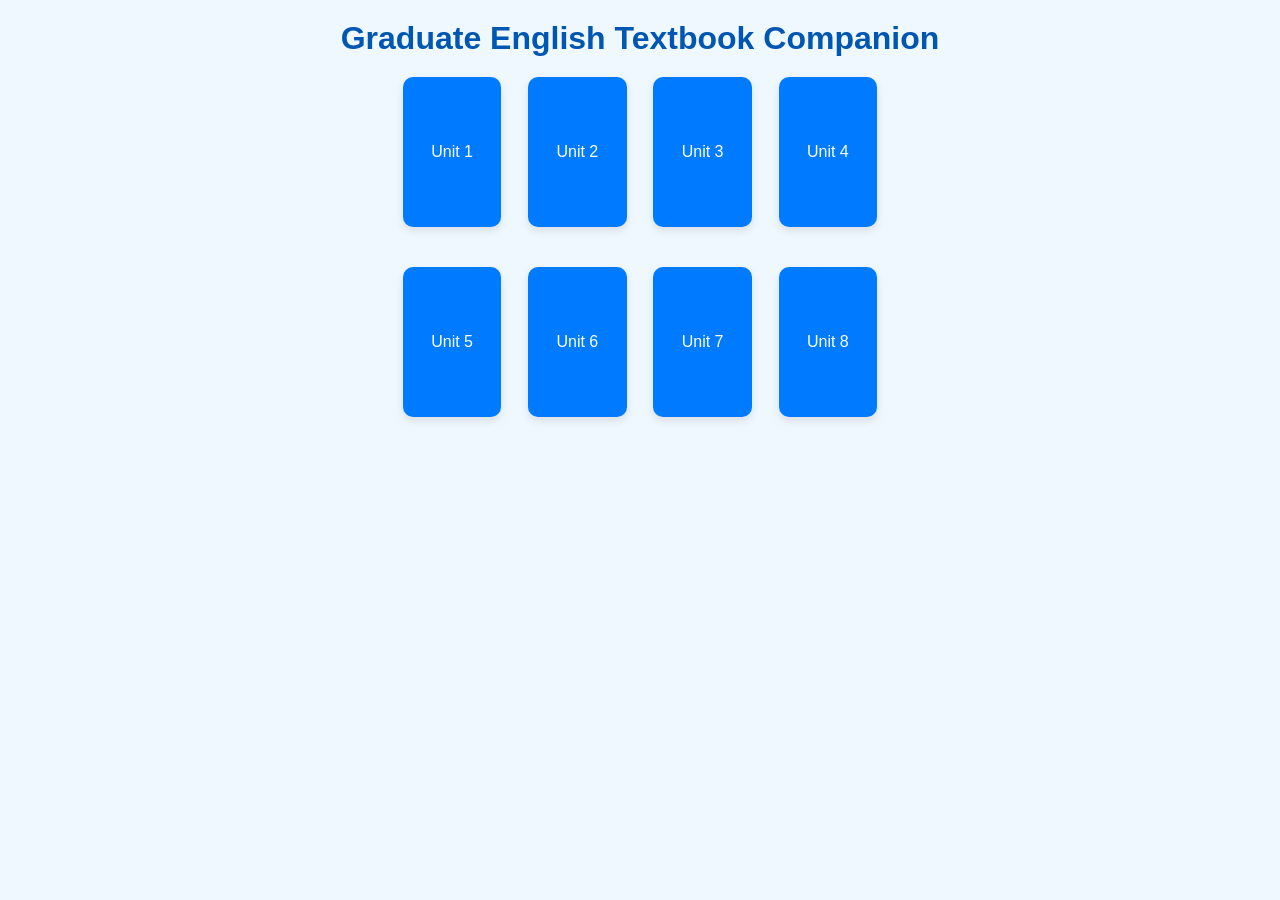
==== commit fa08038b: "update unit6" ====
--- a/docs/index.html
+++ b/docs/index.html
@@ -56,7 +56,7 @@
     </style>
 </head>
 <body>
-    <h1>Textbook Companion</h1>
+    <h1>Graduate English Textbook Companion</h1>
     <div class="unit-container">
         <a href="UNIT1/unit1.html" class="unit">Unit 1</a>
         <a href="UNIT2/unit2.html" class="unit">Unit 2</a>
